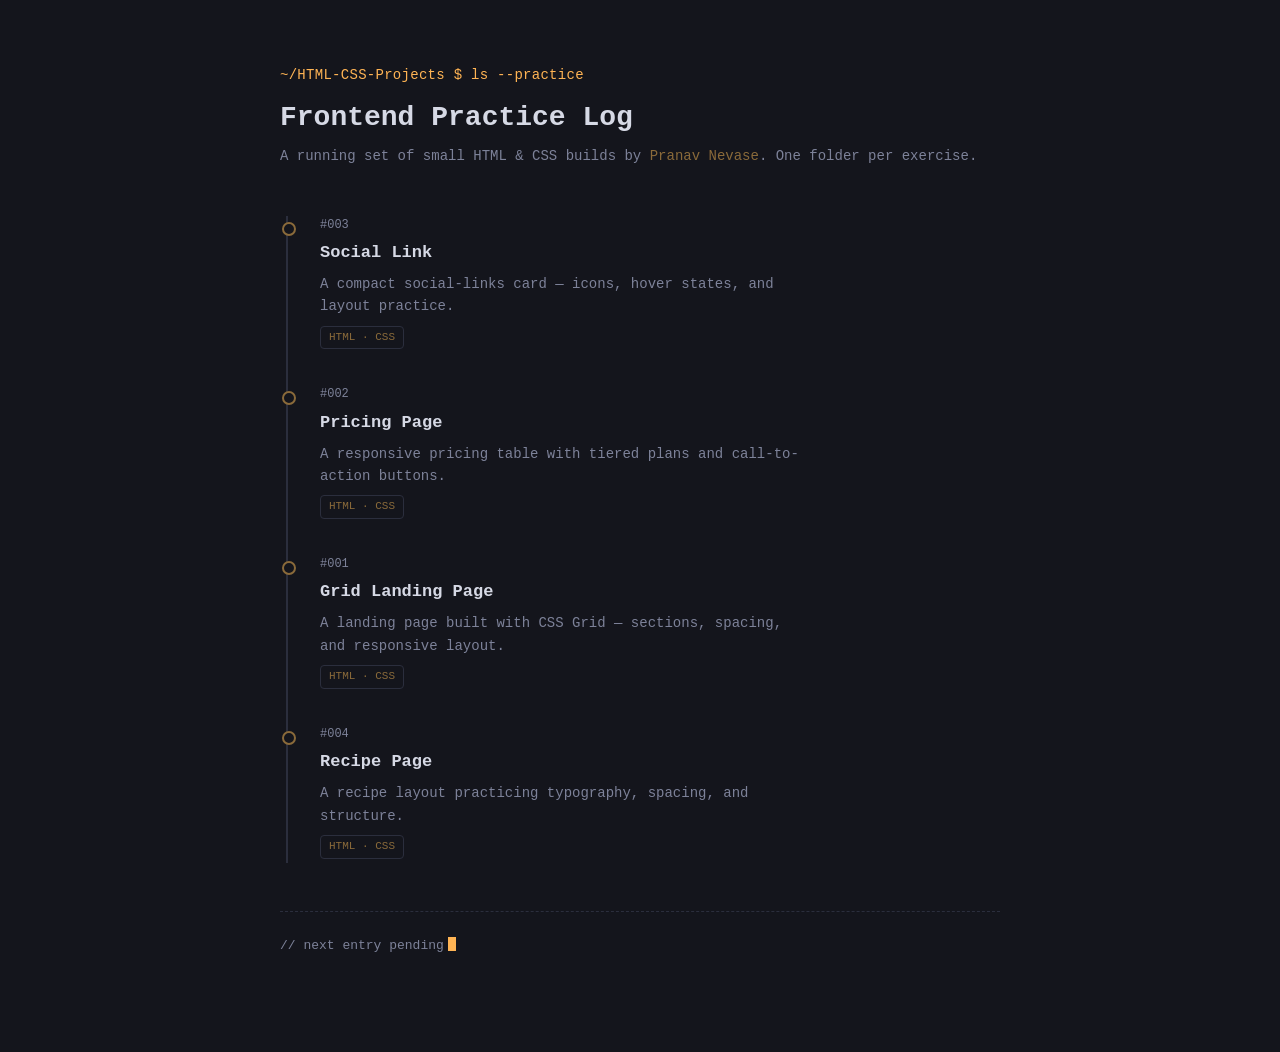
==== index.html @ d55155bf "Addeed recipe entry to index.htmt" ====
<!DOCTYPE html>
<html lang="en">

<head>
  <meta charset="UTF-8">
  <meta name="viewport" content="width=device-width, initial-scale=1.0">
  <title>Pranav Nevase — Frontend Practice Log</title>
  <style>
    :root {
      --bg: #14151c;
      --bg-raised: #1b1d27;
      --line: #2b2e3d;
      --text: #d6d9e5;
      --text-dim: #7d8299;
      --accent: #ffb454;
      --accent-dim: #8a6a3a;
      --mono: "JetBrains Mono", "SF Mono", Consolas, monospace;
    }

    * {
      box-sizing: border-box;
    }

    body {
      margin: 0;
      background: var(--bg);
      color: var(--text);
      font-family: var(--mono);
      line-height: 1.6;
      padding: 0 24px;
    }

    .wrap {
      max-width: 720px;
      margin: 0 auto;
      padding: 64px 0 96px;
    }

    .prompt {
      color: var(--accent);
      font-size: 14px;
      letter-spacing: 0.02em;
    }

    h1 {
      font-size: 28px;
      font-weight: 600;
      margin: 10px 0 4px;
      color: var(--text);
    }

    .sub {
      color: var(--text-dim);
      font-size: 14px;
      margin-bottom: 48px;
    }

    .sub a {
      color: var(--accent-dim);
      text-decoration: none;
    }

    .sub a:hover {
      color: var(--accent);
      text-decoration: underline;
    }

    .log {
      border-left: 2px solid var(--line);
      margin-left: 6px;
    }

    .entry {
      position: relative;
      padding: 0 0 36px 32px;
    }

    .entry:last-child {
      padding-bottom: 4px;
    }

    .entry::before {
      content: "";
      position: absolute;
      left: -6px;
      top: 6px;
      width: 10px;
      height: 10px;
      border-radius: 50%;
      background: var(--bg);
      border: 2px solid var(--accent-dim);
    }

    .entry:hover::before {
      border-color: var(--accent);
    }

    .hash {
      color: var(--text-dim);
      font-size: 12px;
    }

    .entry a.title {
      display: inline-block;
      color: var(--text);
      font-size: 17px;
      font-weight: 600;
      text-decoration: none;
      margin: 4px 0 6px;
      border-bottom: 1px solid transparent;
    }

    .entry a.title:hover {
      color: var(--accent);
      border-bottom-color: var(--accent-dim);
    }

    .entry a.title::after {
      content: " →";
      opacity: 0;
      transition: opacity 0.15s;
    }

    .entry a.title:hover::after {
      opacity: 1;
    }

    .desc {
      color: var(--text-dim);
      font-size: 14px;
      max-width: 480px;
    }

    .tag {
      display: inline-block;
      font-size: 11px;
      color: var(--accent-dim);
      border: 1px solid var(--line);
      border-radius: 4px;
      padding: 2px 8px;
      margin-top: 8px;
    }

    .next {
      margin-top: 48px;
      padding-top: 24px;
      border-top: 1px dashed var(--line);
      color: var(--text-dim);
      font-size: 13px;
    }

    .cursor {
      display: inline-block;
      width: 8px;
      height: 14px;
      background: var(--accent);
      margin-left: 4px;
      animation: blink 1.1s steps(1) infinite;
      vertical-align: -2px;
    }

    @keyframes blink {
      50% {
        opacity: 0;
      }
    }
  </style>
</head>

<body>
  <div class="wrap">
    <div class="prompt">~/HTML-CSS-Projects $ ls --practice</div>
    <h1>Frontend Practice Log</h1>
    <div class="sub">A running set of small HTML &amp; CSS builds by <a href="https://github.com/Pranav-Nevase"
        target="_blank" rel="noopener">Pranav Nevase</a>. One folder per exercise.</div>

    <div class="log">

      <div class="entry">
        <div class="hash">#003</div>
        <a class="title" href="Social%20link/">Social Link</a>
        <div class="desc">A compact social-links card — icons, hover states, and layout practice.</div>
        <div class="tag">HTML · CSS</div>
      </div>

      <div class="entry">
        <div class="hash">#002</div>
        <a class="title" href="Pricing%20page/">Pricing Page</a>
        <div class="desc">A responsive pricing table with tiered plans and call-to-action buttons.</div>
        <div class="tag">HTML · CSS</div>
      </div>

      <div class="entry">
        <div class="hash">#001</div>
        <a class="title" href="Grid%20landing%20page/">Grid Landing Page</a>
        <div class="desc">A landing page built with CSS Grid — sections, spacing, and responsive layout.</div>
        <div class="tag">HTML · CSS</div>
      </div>
      <div class="entry">
        <div class="hash">#004</div>
        <a class="title" href="Recipe%20page/">Recipe Page</a>
        <div class="desc">A recipe layout practicing typography, spacing, and structure.</div>
        <div class="tag">HTML · CSS</div>
      </div>


     
    </div>

    <div class="next">// next entry pending<span class="cursor"></span></div>
  </div>
</body>

</html>
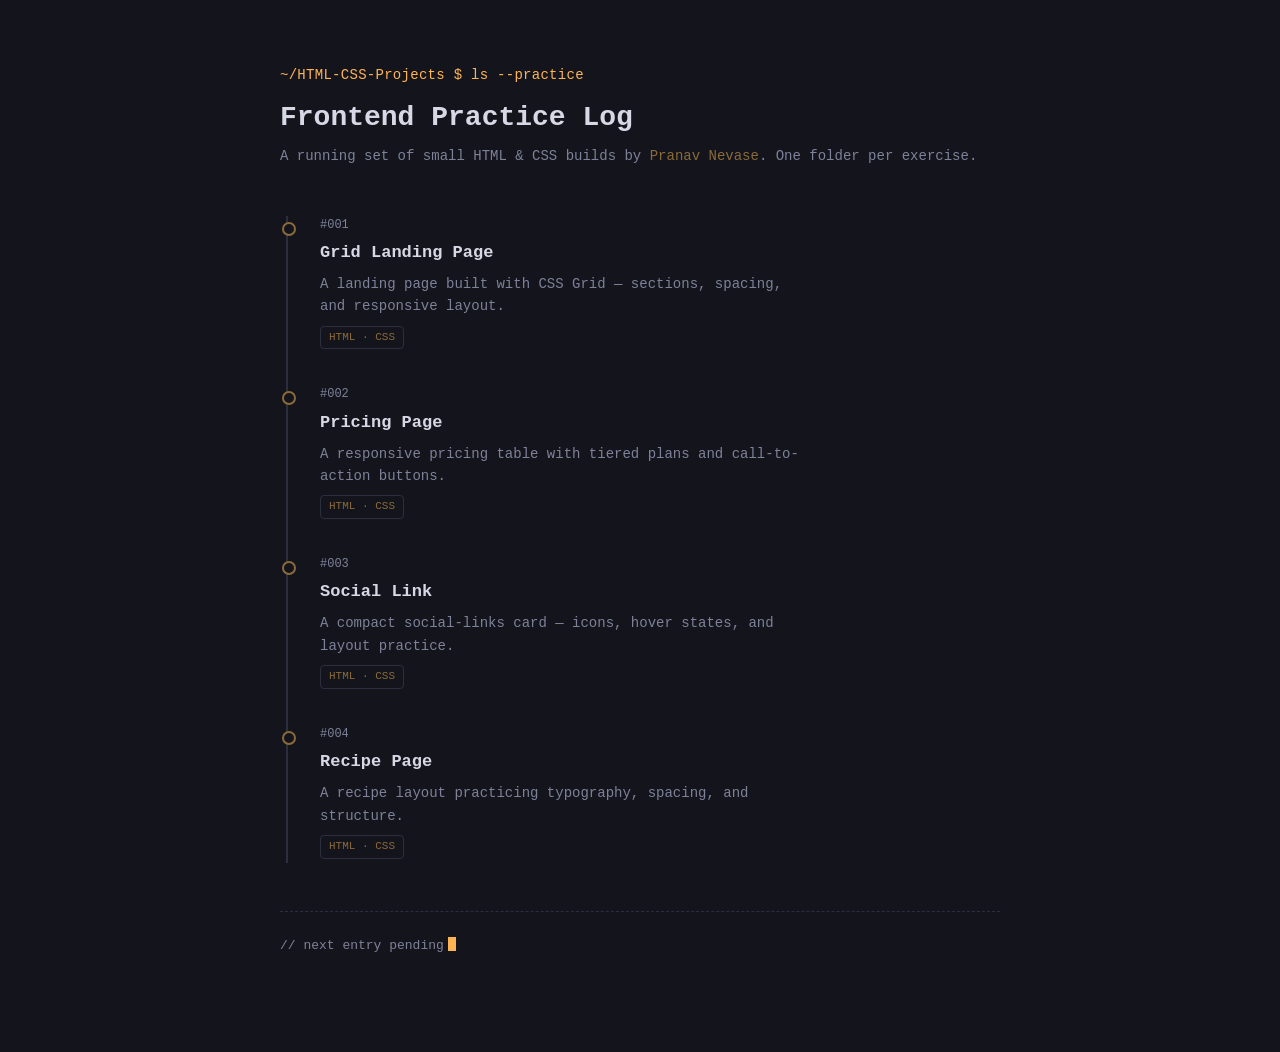
==== commit 5f2fa5e9: "minor changes" ====
--- a/index.html
+++ b/index.html
@@ -177,25 +177,28 @@
     <div class="log">
 
       <div class="entry">
+        <div class="hash">#001</div>
+        <a class="title" href="Grid%20landing%20page/">Grid Landing Page</a>
+        <div class="desc">A landing page built with CSS Grid — sections, spacing, and responsive layout.</div>
+        <div class="tag">HTML · CSS</div>
+      </div>
+
+
+      <div class="entry">
+        <div class="hash">#002</div>
+        <a class="title" href="Pricing%20page/">Pricing Page</a>
+        <div class="desc">A responsive pricing table with tiered plans and call-to-action buttons.</div>
+        <div class="tag">HTML · CSS</div>
+      </div>
+
+      <div class="entry">
         <div class="hash">#003</div>
         <a class="title" href="Social%20link/">Social Link</a>
         <div class="desc">A compact social-links card — icons, hover states, and layout practice.</div>
         <div class="tag">HTML · CSS</div>
       </div>
 
-      <div class="entry">
-        <div class="hash">#002</div>
-        <a class="title" href="Pricing%20page/">Pricing Page</a>
-        <div class="desc">A responsive pricing table with tiered plans and call-to-action buttons.</div>
-        <div class="tag">HTML · CSS</div>
-      </div>
-
-      <div class="entry">
-        <div class="hash">#001</div>
-        <a class="title" href="Grid%20landing%20page/">Grid Landing Page</a>
-        <div class="desc">A landing page built with CSS Grid — sections, spacing, and responsive layout.</div>
-        <div class="tag">HTML · CSS</div>
-      </div>
+
       <div class="entry">
         <div class="hash">#004</div>
         <a class="title" href="Recipe%20page/">Recipe Page</a>
@@ -204,7 +207,7 @@
       </div>
 
 
-     
+
     </div>
 
     <div class="next">// next entry pending<span class="cursor"></span></div>
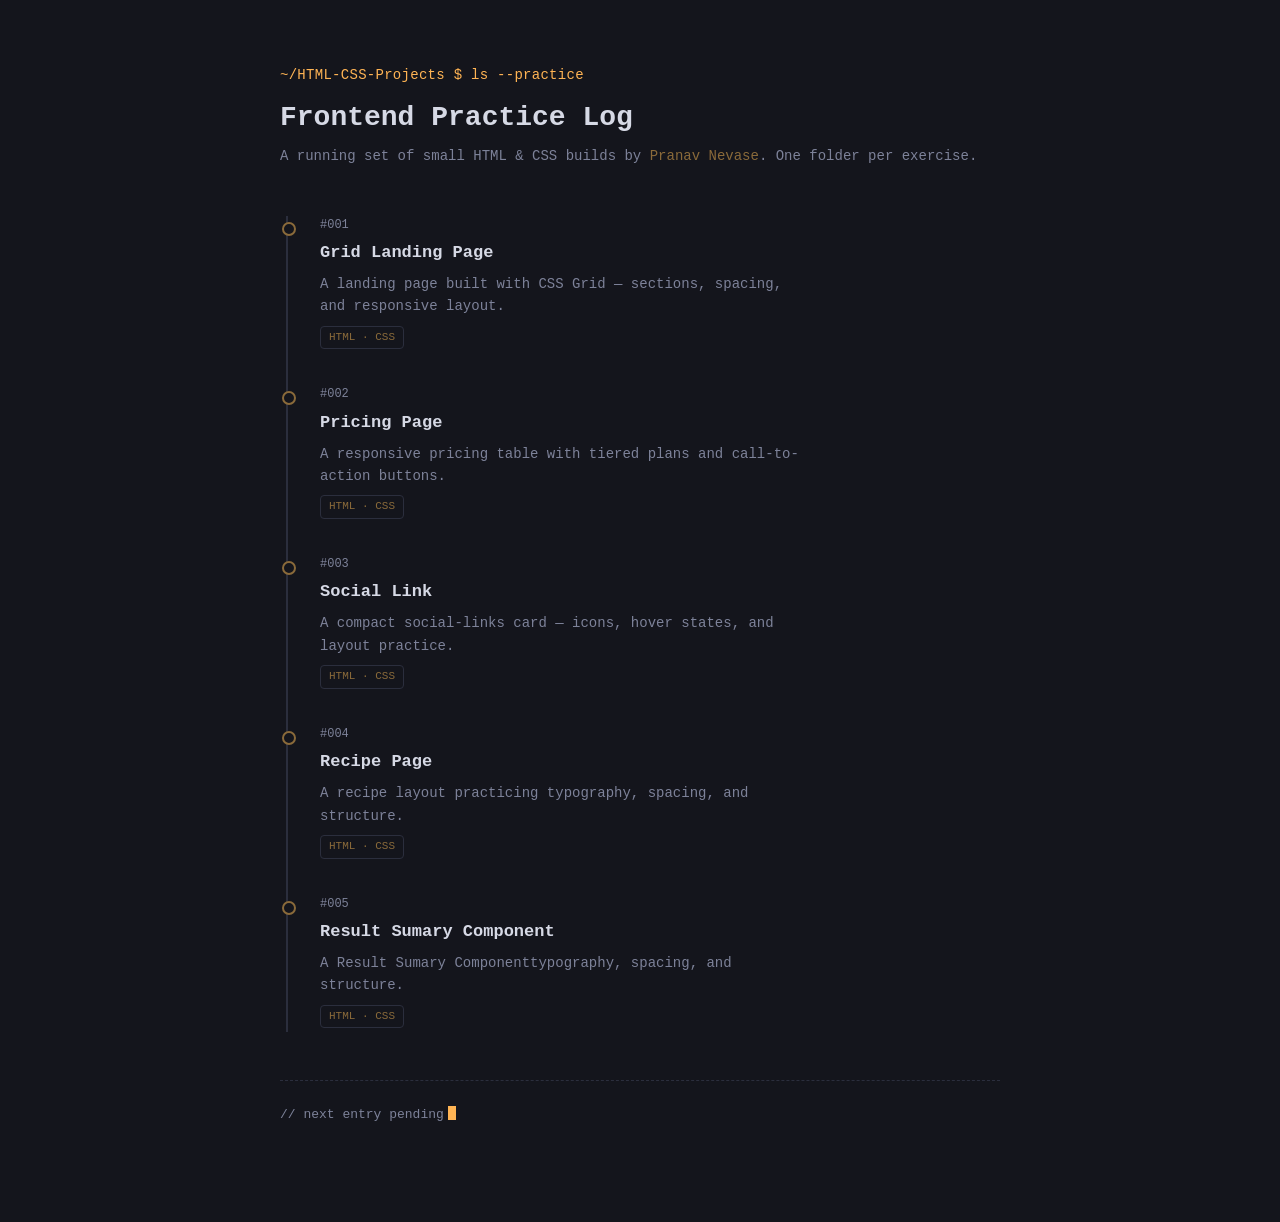
==== commit 5df86d96: "Result Sumary Component" ====
--- a/index.html
+++ b/index.html
@@ -175,7 +175,6 @@
         target="_blank" rel="noopener">Pranav Nevase</a>. One folder per exercise.</div>
 
     <div class="log">
-
       <div class="entry">
         <div class="hash">#001</div>
         <a class="title" href="Grid%20landing%20page/">Grid Landing Page</a>
@@ -197,7 +196,7 @@
         <div class="desc">A compact social-links card — icons, hover states, and layout practice.</div>
         <div class="tag">HTML · CSS</div>
       </div>
-
+ 
 
       <div class="entry">
         <div class="hash">#004</div>
@@ -205,6 +204,13 @@
         <div class="desc">A recipe layout practicing typography, spacing, and structure.</div>
         <div class="tag">HTML · CSS</div>
       </div>
+      
+      <div class="entry">
+        <div class="hash">#005</div>
+        <a class="title" href="Recipe%20page/">Result Sumary Component</a>
+        <div class="desc">A Result Sumary Componenttypography, spacing, and structure.</div>
+        <div class="tag">HTML · CSS</div>
+      </div>
 
 
 
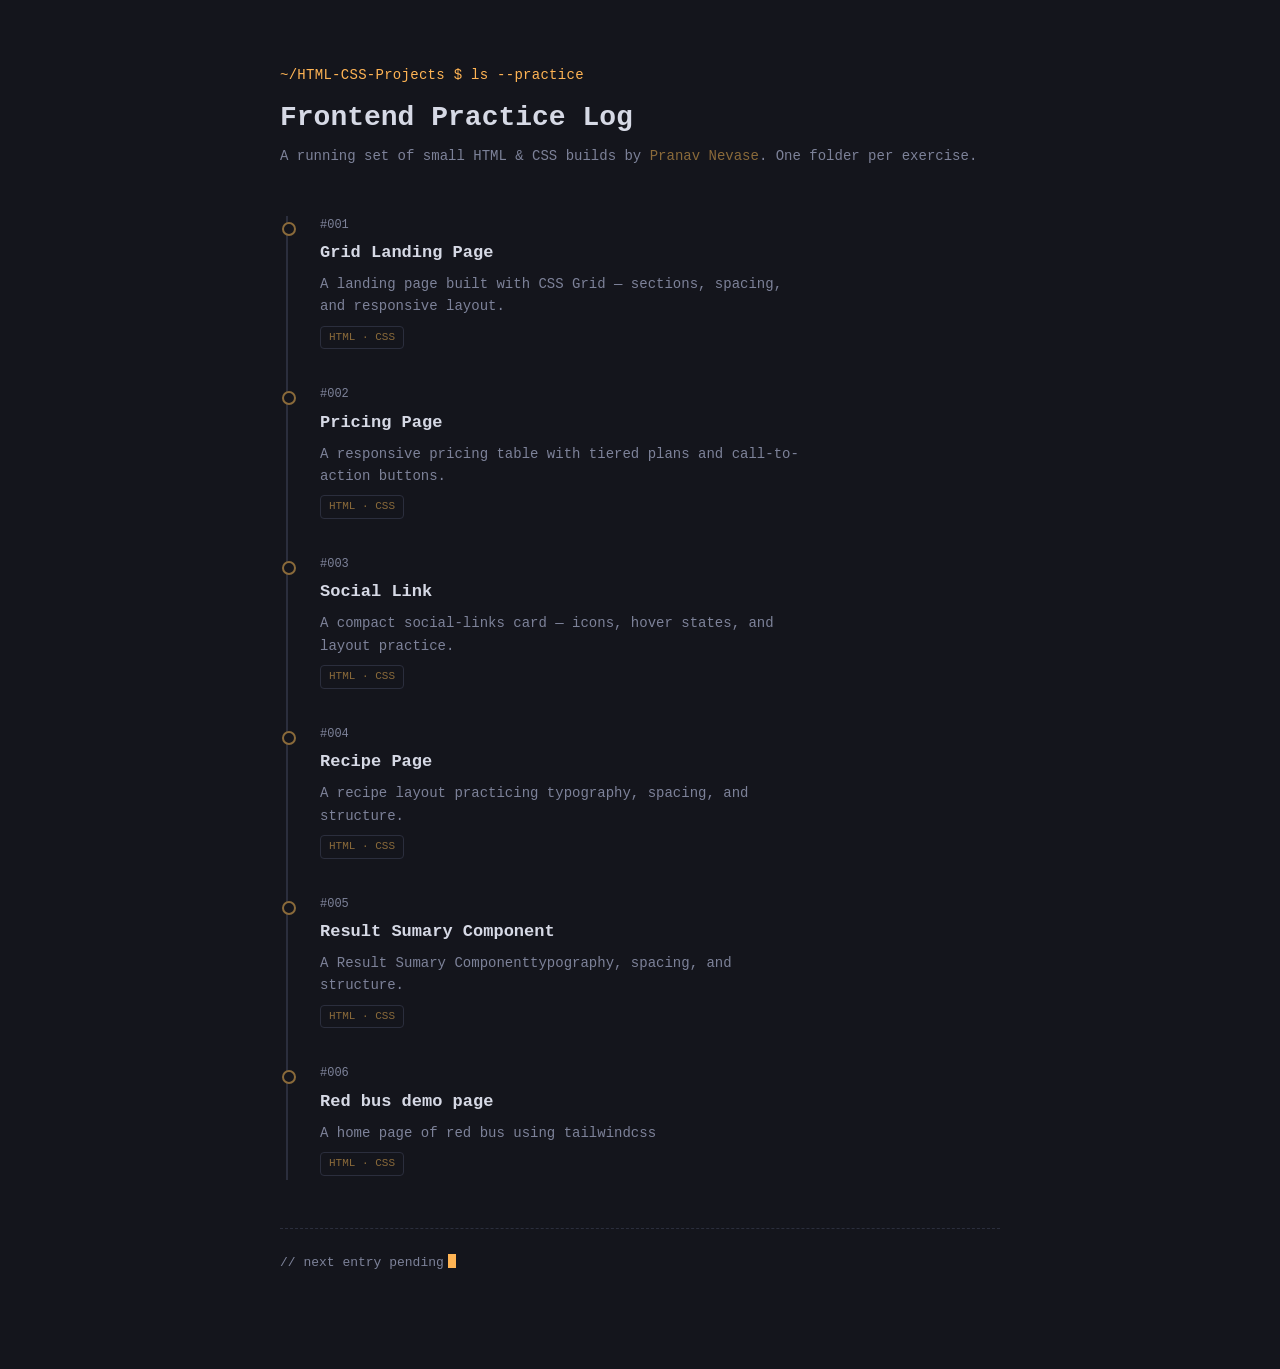
==== commit 7df0df2d: "Updated index.html" ====
--- a/index.html
+++ b/index.html
@@ -42,7 +42,7 @@
       letter-spacing: 0.02em;
     }
 
-    h1 {
+    h1 { 
       font-size: 28px;
       font-weight: 600;
       margin: 10px 0 4px;
@@ -54,7 +54,7 @@
       font-size: 14px;
       margin-bottom: 48px;
     }
-
+ 
     .sub a {
       color: var(--accent-dim);
       text-decoration: none;
@@ -204,11 +204,18 @@
         <div class="desc">A recipe layout practicing typography, spacing, and structure.</div>
         <div class="tag">HTML · CSS</div>
       </div>
-      
+
       <div class="entry">
         <div class="hash">#005</div>
-        <a class="title" href="Recipe%20page/">Result Sumary Component</a>
+        <a class="title" href="Results%20summary%20component/">Result Sumary Component</a>
         <div class="desc">A Result Sumary Componenttypography, spacing, and structure.</div>
+        <div class="tag">HTML · CSS</div>
+      </div>
+
+      <div class="entry">
+        <div class="hash">#006</div>
+        <a class="title" href="Red%20bus%20demo/">Red bus demo page</a>
+        <div class="desc">A home page of red bus using tailwindcss</div>
         <div class="tag">HTML · CSS</div>
       </div>
 
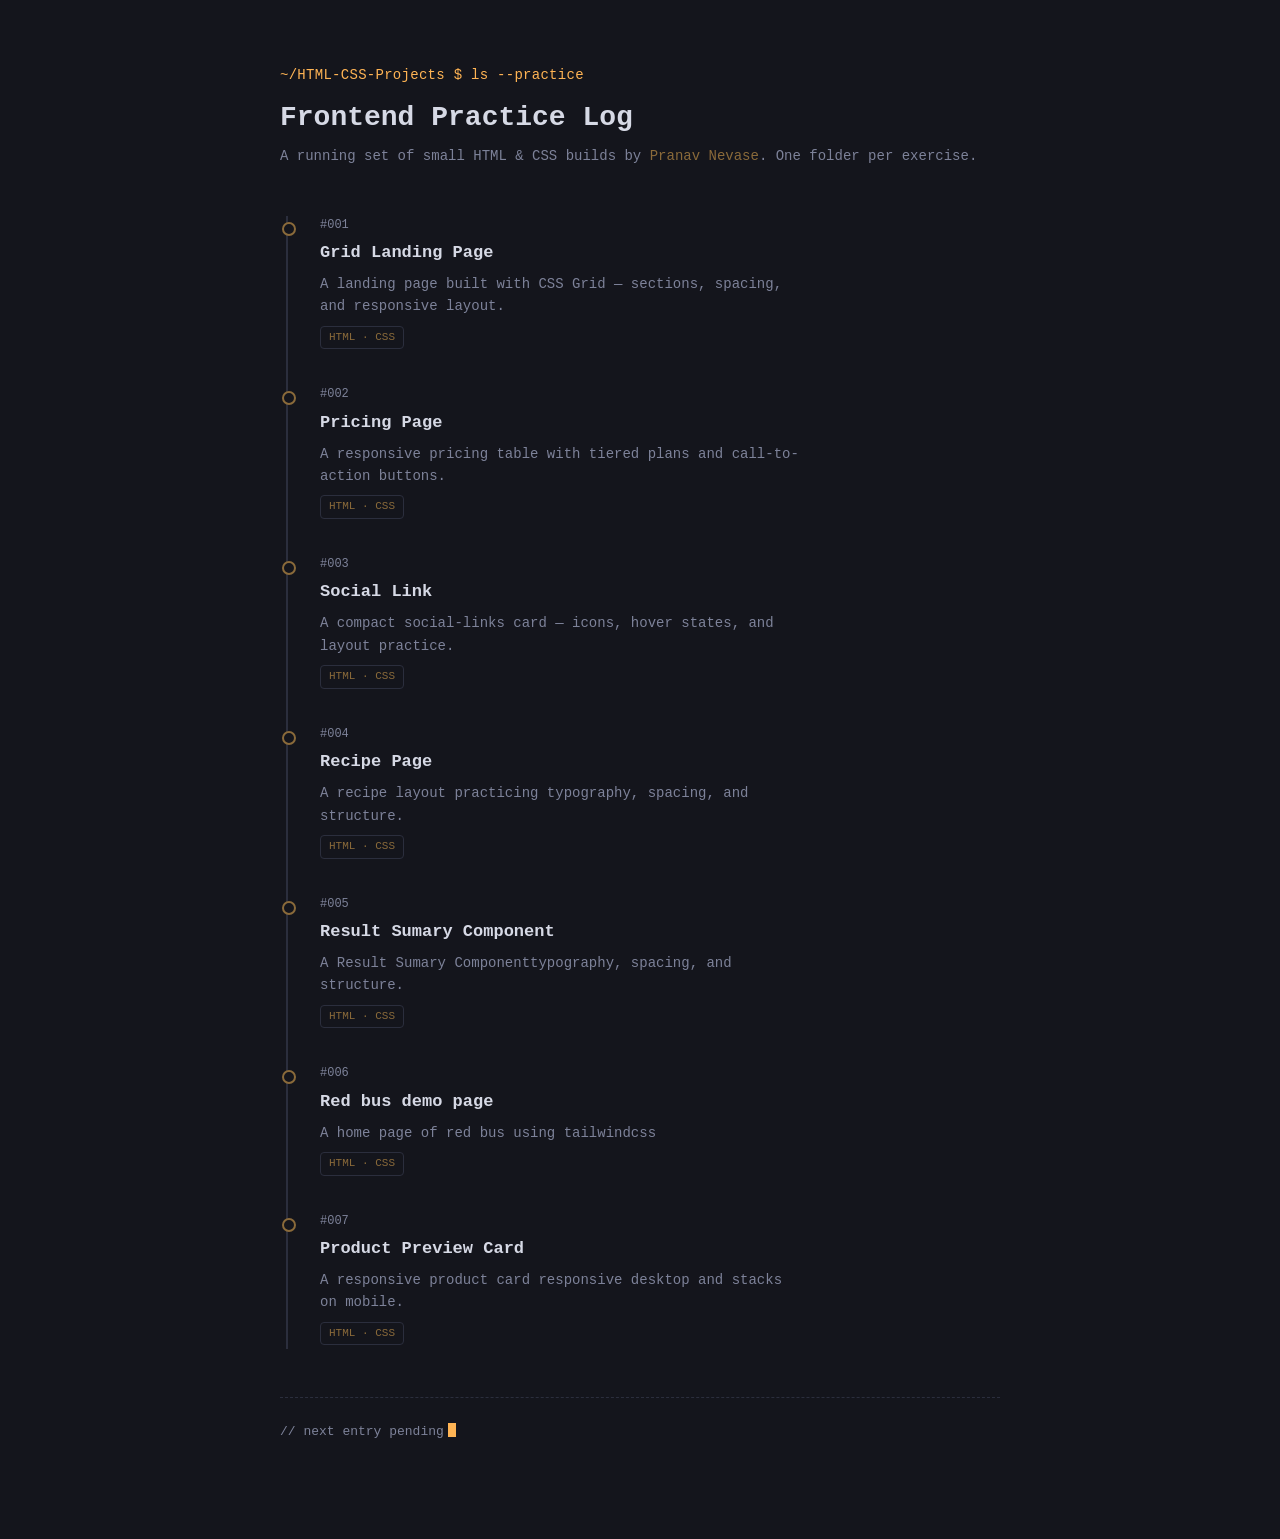
==== commit d94bd86b: "Add Product preview card project and homepage entry" ====
--- a/index.html
+++ b/index.html
@@ -42,7 +42,7 @@
       letter-spacing: 0.02em;
     }
 
-    h1 { 
+    h1 {
       font-size: 28px;
       font-weight: 600;
       margin: 10px 0 4px;
@@ -54,7 +54,7 @@
       font-size: 14px;
       margin-bottom: 48px;
     }
- 
+
     .sub a {
       color: var(--accent-dim);
       text-decoration: none;
@@ -196,7 +196,7 @@
         <div class="desc">A compact social-links card — icons, hover states, and layout practice.</div>
         <div class="tag">HTML · CSS</div>
       </div>
- 
+
 
       <div class="entry">
         <div class="hash">#004</div>
@@ -219,6 +219,13 @@
         <div class="tag">HTML · CSS</div>
       </div>
 
+      <div class="entry">
+        <div class="hash">#007</div>
+        <a class="title" href="Product%20preview%20card/">Product Preview Card</a>
+        <div class="desc">A responsive product card responsive desktop and stacks on mobile.</div>
+        <div class="tag">HTML · CSS</div>
+      </div>
+
 
 
     </div>
